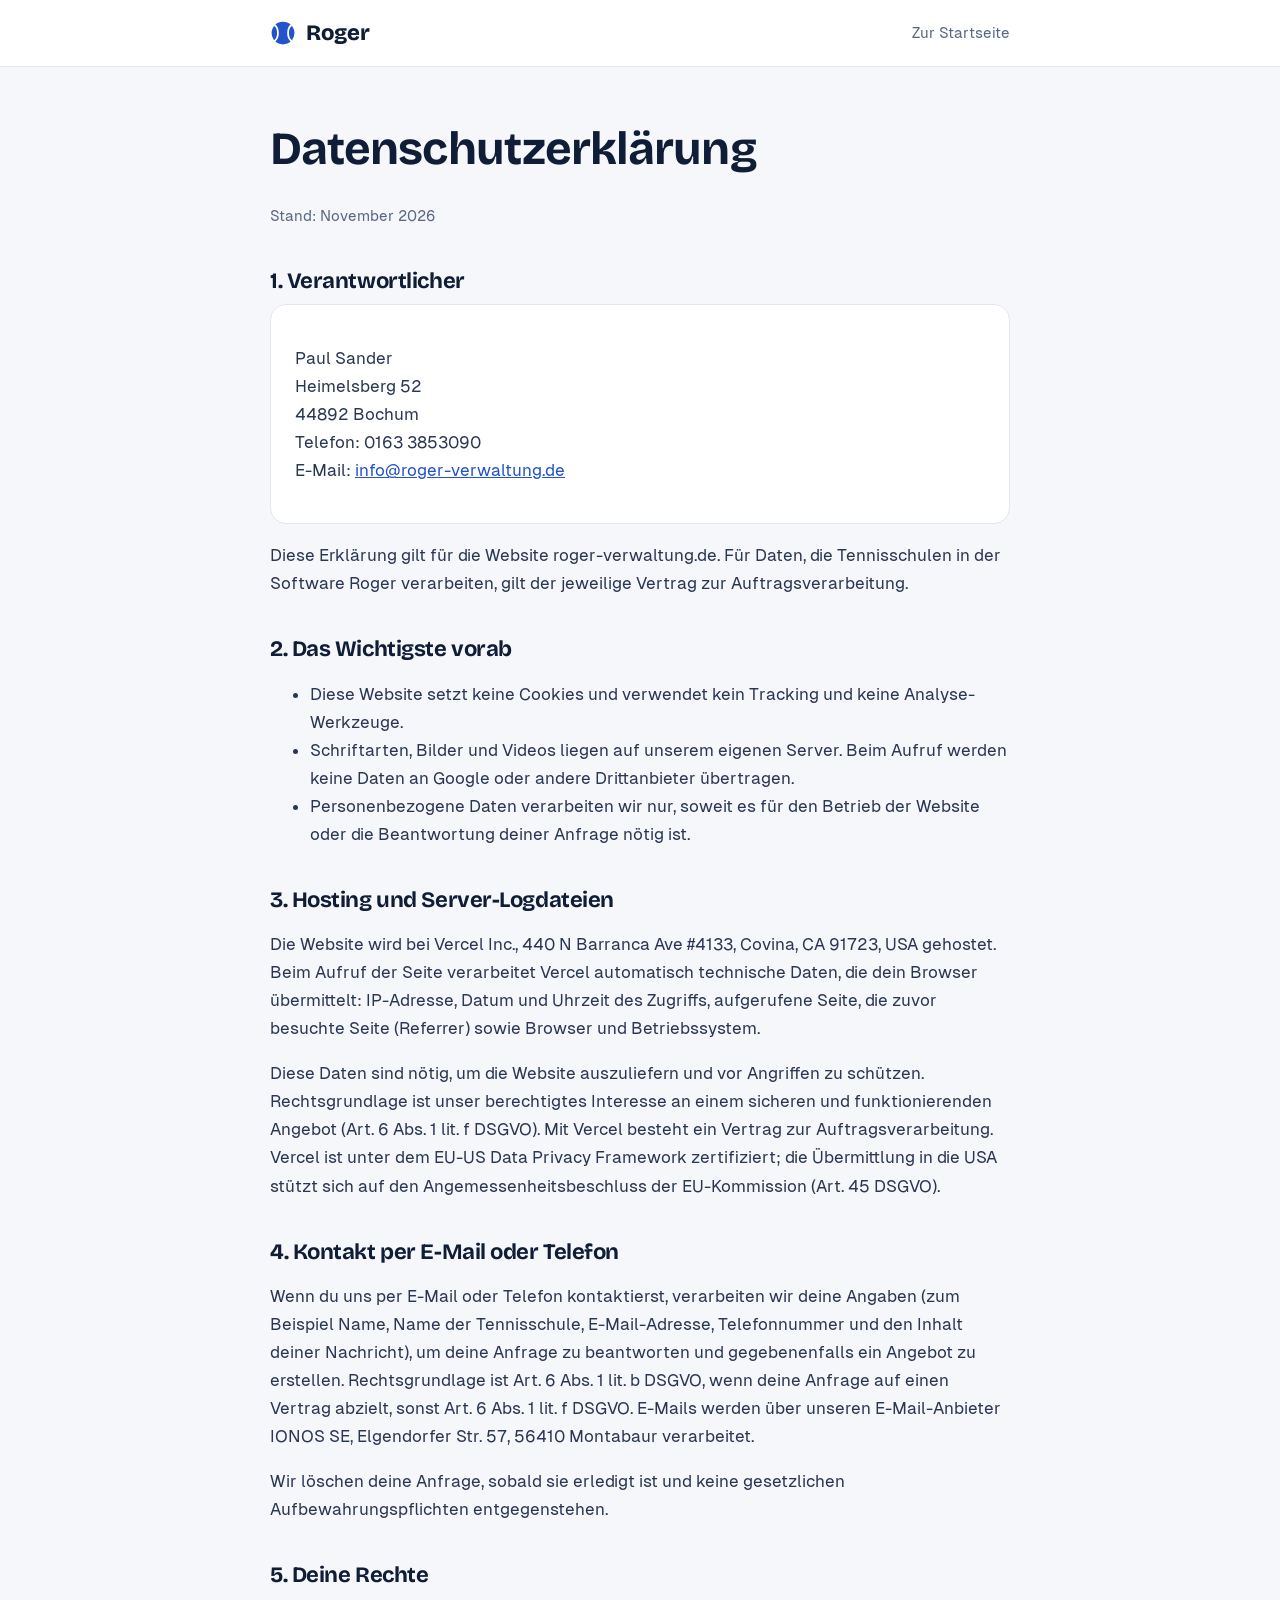
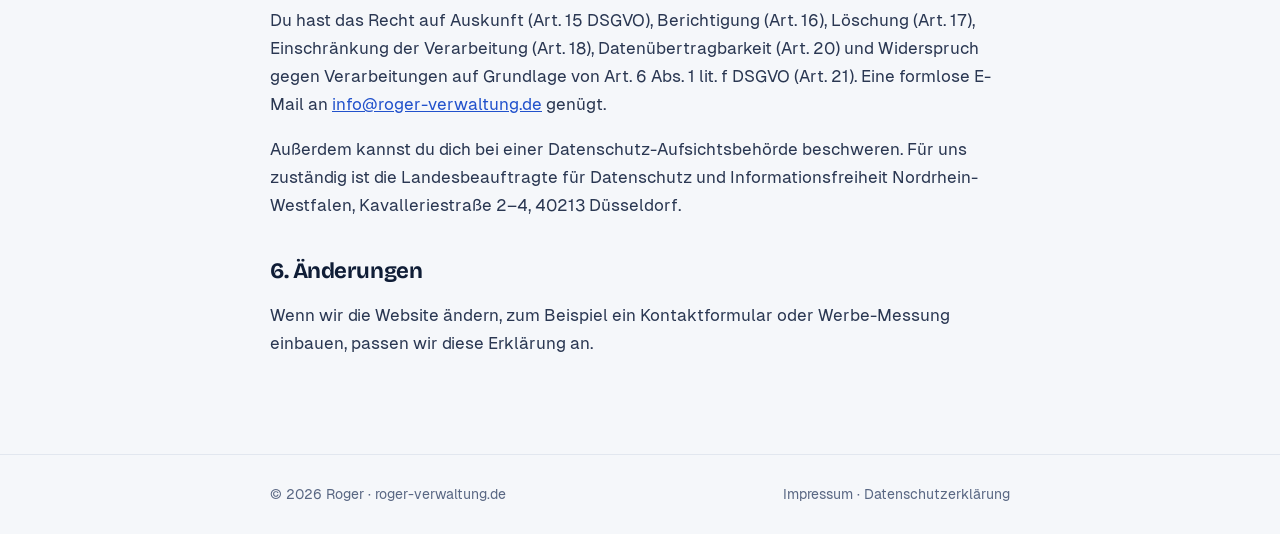
==== datenschutz.html @ 7488cc88 "Roger-Website: Startseite, Impressum, Datenschutzerklärung Statische Landingpage für roger-verwaltun" ====
<!doctype html>
<html lang="de">
<head>
<meta charset="utf-8">
<meta name="viewport" content="width=device-width, initial-scale=1, viewport-fit=cover">
<title>Datenschutzerklärung – Roger</title>
<meta name="robots" content="noindex">
<link rel="icon" href="favicon.svg" type="image/svg+xml">
<link rel="stylesheet" href="fonts/fonts.css">
<style>
:root{--bg:#F5F7FA;--surface:#fff;--ink:#0F1D36;--muted:#596783;--rule:#E2E7EF;--blue:#2252CC;color-scheme:light}
*{box-sizing:border-box}
body{margin:0;background:var(--bg);color:var(--ink);font-family:"Geist",system-ui,-apple-system,"Segoe UI",sans-serif;font-size:17px;line-height:1.65;-webkit-font-smoothing:antialiased}
.wrap{max-width:780px;margin:0 auto;padding-left:max(20px,env(safe-area-inset-left,0px));padding-right:max(20px,env(safe-area-inset-right,0px))}
header{border-bottom:1px solid var(--rule);background:var(--surface)}
header .wrap{display:flex;justify-content:space-between;align-items:center;height:66px}
.brand{display:flex;align-items:center;gap:10px;text-decoration:none;color:inherit;font-family:"Bricolage Grotesque",Arial,sans-serif;font-weight:800;font-size:22px}
.brand svg{width:26px;height:26px}
header a.back{color:var(--muted);text-decoration:none;font-size:15px}
main{padding-block:56px 80px}
h1,h2{font-family:"Bricolage Grotesque",Arial,sans-serif;letter-spacing:-.02em;line-height:1.15}
h1{font-size:clamp(34px,5vw,46px);margin:0 0 28px}
h2{font-size:22px;margin:40px 0 10px}
p,li{color:#2A3752} a{color:var(--blue)}
.box{background:var(--surface);border:1px solid var(--rule);border-radius:16px;padding:22px 24px}
.muted{color:var(--muted);font-size:15px}
footer{border-top:1px solid var(--rule);padding-block:28px;color:var(--muted);font-size:14px}
footer .wrap{display:flex;gap:20px;flex-wrap:wrap;justify-content:space-between}
footer a{color:inherit;text-decoration:none}
</style>
</head>
<body>
<header><div class="wrap"><a class="brand" href="index.html"><svg viewBox="0 0 32 32" aria-hidden="true"><circle cx="16" cy="16" r="14" fill="#2252CC"/><path d="M6 6.5c5 4 5 15 0 19M26 6.5c-5 4-5 15 0 19" fill="none" stroke="#fff" stroke-width="2.2" stroke-linecap="round"/></svg>Roger</a><a class="back" href="index.html">Zur Startseite</a></div></header>
<main class="wrap">
<h1>Datenschutzerklärung</h1>
<p class="muted">Stand: November 2026</p>
<h2>1. Verantwortlicher</h2>
<div class="box"><p>Paul Sander<br>Heimelsberg 52<br>44892 Bochum<br>Telefon: 0163 3853090<br>E-Mail: <a href="mailto:info@roger-verwaltung.de">info@roger-verwaltung.de</a></p></div>
<p>Diese Erklärung gilt für die Website roger-verwaltung.de. Für Daten, die Tennisschulen in der Software Roger verarbeiten, gilt der jeweilige Vertrag zur Auftragsverarbeitung.</p>

<h2>2. Das Wichtigste vorab</h2>
<ul>
<li>Diese Website setzt keine Cookies und verwendet kein Tracking und keine Analyse-Werkzeuge.</li>
<li>Schriftarten, Bilder und Videos liegen auf unserem eigenen Server. Beim Aufruf werden keine Daten an Google oder andere Drittanbieter übertragen.</li>
<li>Personenbezogene Daten verarbeiten wir nur, soweit es für den Betrieb der Website oder die Beantwortung deiner Anfrage nötig ist.</li>
</ul>

<h2>3. Hosting und Server-Logdateien</h2>
<p>Die Website wird bei Vercel Inc., 440 N Barranca Ave #4133, Covina, CA 91723, USA gehostet. Beim Aufruf der Seite verarbeitet Vercel automatisch technische Daten, die dein Browser übermittelt: IP-Adresse, Datum und Uhrzeit des Zugriffs, aufgerufene Seite, die zuvor besuchte Seite (Referrer) sowie Browser und Betriebssystem.</p>
<p>Diese Daten sind nötig, um die Website auszuliefern und vor Angriffen zu schützen. Rechtsgrundlage ist unser berechtigtes Interesse an einem sicheren und funktionierenden Angebot (Art. 6 Abs. 1 lit. f DSGVO). Mit Vercel besteht ein Vertrag zur Auftragsverarbeitung. Vercel ist unter dem EU-US Data Privacy Framework zertifiziert; die Übermittlung in die USA stützt sich auf den Angemessenheitsbeschluss der EU-Kommission (Art. 45 DSGVO).</p>

<h2>4. Kontakt per E-Mail oder Telefon</h2>
<p>Wenn du uns per E-Mail oder Telefon kontaktierst, verarbeiten wir deine Angaben (zum Beispiel Name, Name der Tennisschule, E-Mail-Adresse, Telefonnummer und den Inhalt deiner Nachricht), um deine Anfrage zu beantworten und gegebenenfalls ein Angebot zu erstellen. Rechtsgrundlage ist Art. 6 Abs. 1 lit. b DSGVO, wenn deine Anfrage auf einen Vertrag abzielt, sonst Art. 6 Abs. 1 lit. f DSGVO. E-Mails werden über unseren E-Mail-Anbieter IONOS SE, Elgendorfer Str. 57, 56410 Montabaur verarbeitet.</p>
<p>Wir löschen deine Anfrage, sobald sie erledigt ist und keine gesetzlichen Aufbewahrungspflichten entgegenstehen.</p>

<h2>5. Deine Rechte</h2>
<p>Du hast das Recht auf Auskunft (Art. 15 DSGVO), Berichtigung (Art. 16), Löschung (Art. 17), Einschränkung der Verarbeitung (Art. 18), Datenübertragbarkeit (Art. 20) und Widerspruch gegen Verarbeitungen auf Grundlage von Art. 6 Abs. 1 lit. f DSGVO (Art. 21). Eine formlose E-Mail an <a href="mailto:info@roger-verwaltung.de">info@roger-verwaltung.de</a> genügt.</p>
<p>Außerdem kannst du dich bei einer Datenschutz-Aufsichtsbehörde beschweren. Für uns zuständig ist die Landesbeauftragte für Datenschutz und Informationsfreiheit Nordrhein-Westfalen, Kavalleriestraße 2–4, 40213 Düsseldorf.</p>

<h2>6. Änderungen</h2>
<p>Wenn wir die Website ändern, zum Beispiel ein Kontaktformular oder Werbe-Messung einbauen, passen wir diese Erklärung an.</p>

</main>
<footer><div class="wrap"><span>© 2026 Roger · roger-verwaltung.de</span><span><a href="impressum.html">Impressum</a> · <a href="datenschutz.html">Datenschutzerklärung</a></span></div></footer>
</body>
</html>
---- fonts/fonts.css ----
/* Schriften liegen auf diesem Server – keine Verbindung zu Google Fonts (DSGVO) */
@font-face{font-family:'Bricolage Grotesque';font-style:normal;font-weight:600;font-display:swap;src:url('bricolage-grotesque-latin-600-normal.woff2') format('woff2')}
@font-face{font-family:'Bricolage Grotesque';font-style:normal;font-weight:700;font-display:swap;src:url('bricolage-grotesque-latin-700-normal.woff2') format('woff2')}
@font-face{font-family:'Bricolage Grotesque';font-style:normal;font-weight:800;font-display:swap;src:url('bricolage-grotesque-latin-800-normal.woff2') format('woff2')}
@font-face{font-family:'Geist';font-style:normal;font-weight:400;font-display:swap;src:url('geist-sans-latin-400-normal.woff2') format('woff2')}
@font-face{font-family:'Geist';font-style:normal;font-weight:500;font-display:swap;src:url('geist-sans-latin-500-normal.woff2') format('woff2')}
@font-face{font-family:'Geist';font-style:normal;font-weight:600;font-display:swap;src:url('geist-sans-latin-600-normal.woff2') format('woff2')}
@font-face{font-family:'Geist Mono';font-style:normal;font-weight:400;font-display:swap;src:url('geist-mono-latin-400-normal.woff2') format('woff2')}
@font-face{font-family:'Geist Mono';font-style:normal;font-weight:500;font-display:swap;src:url('geist-mono-latin-500-normal.woff2') format('woff2')}
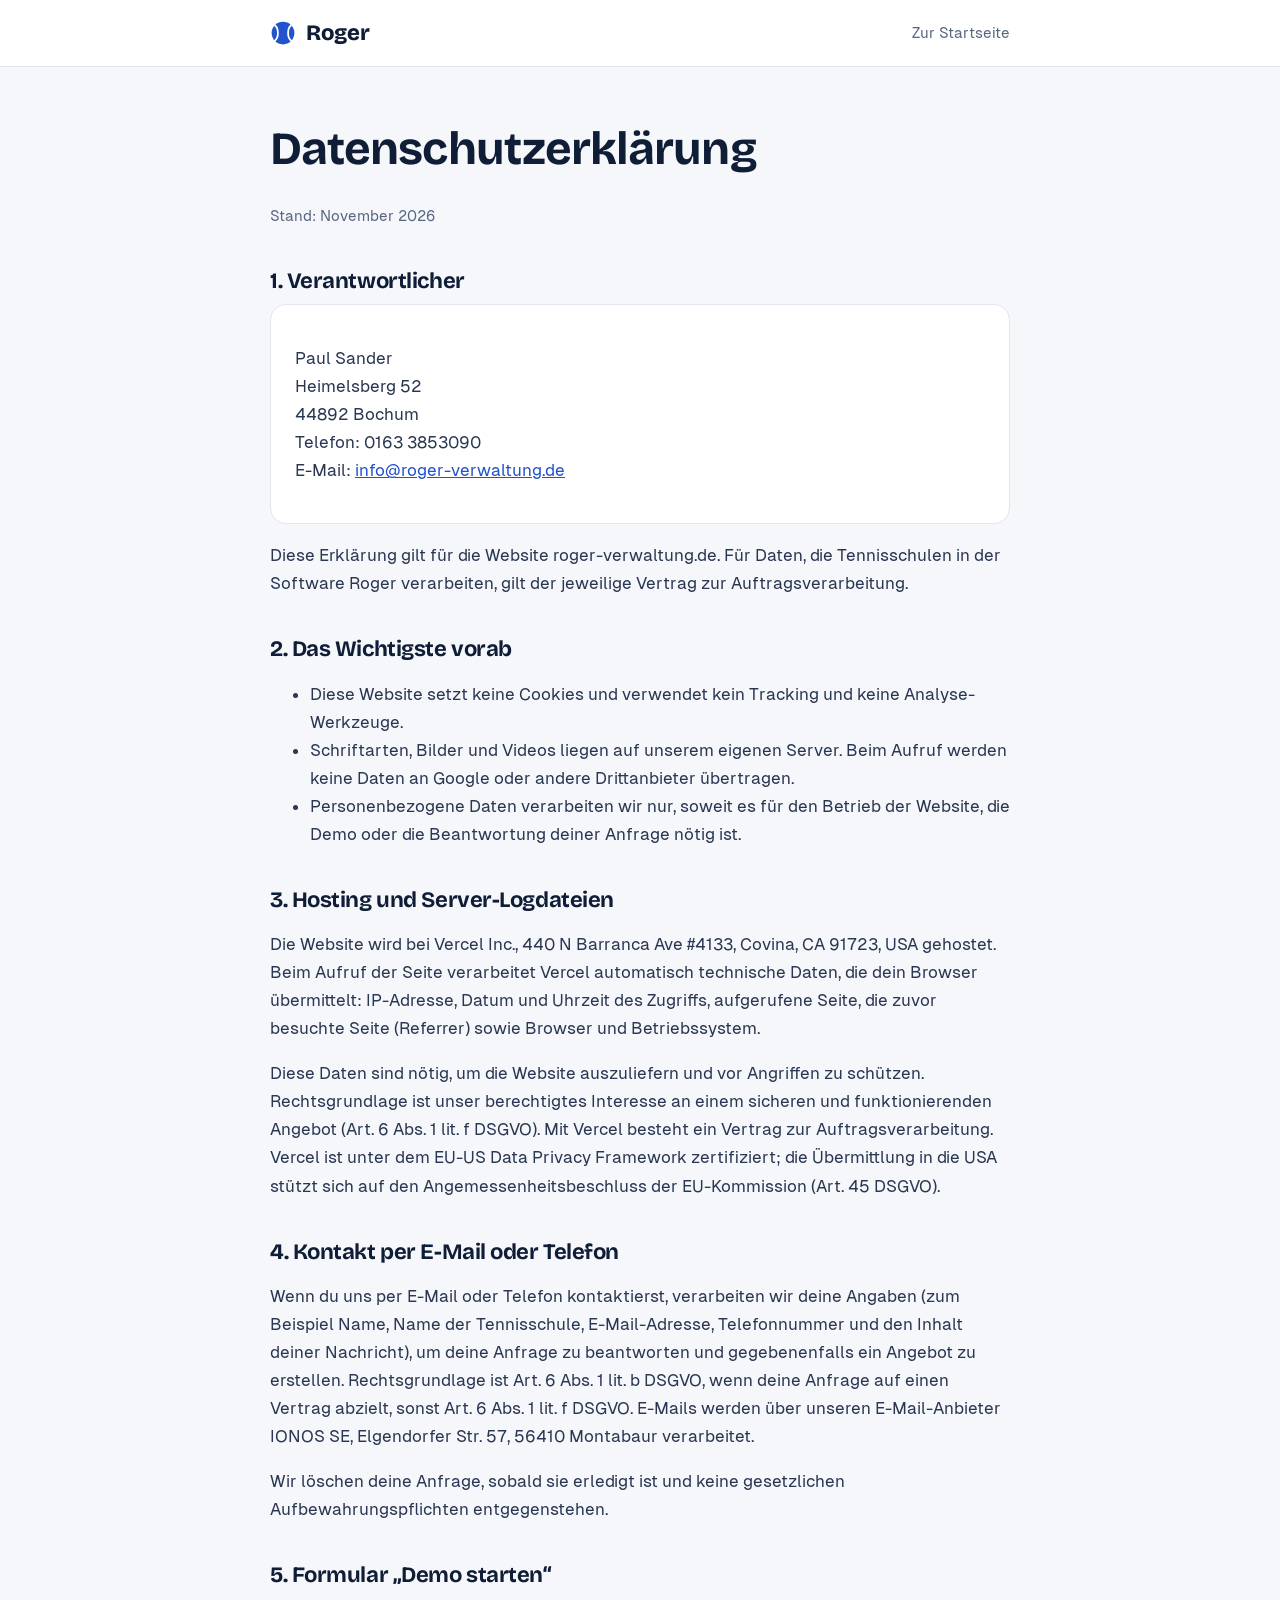
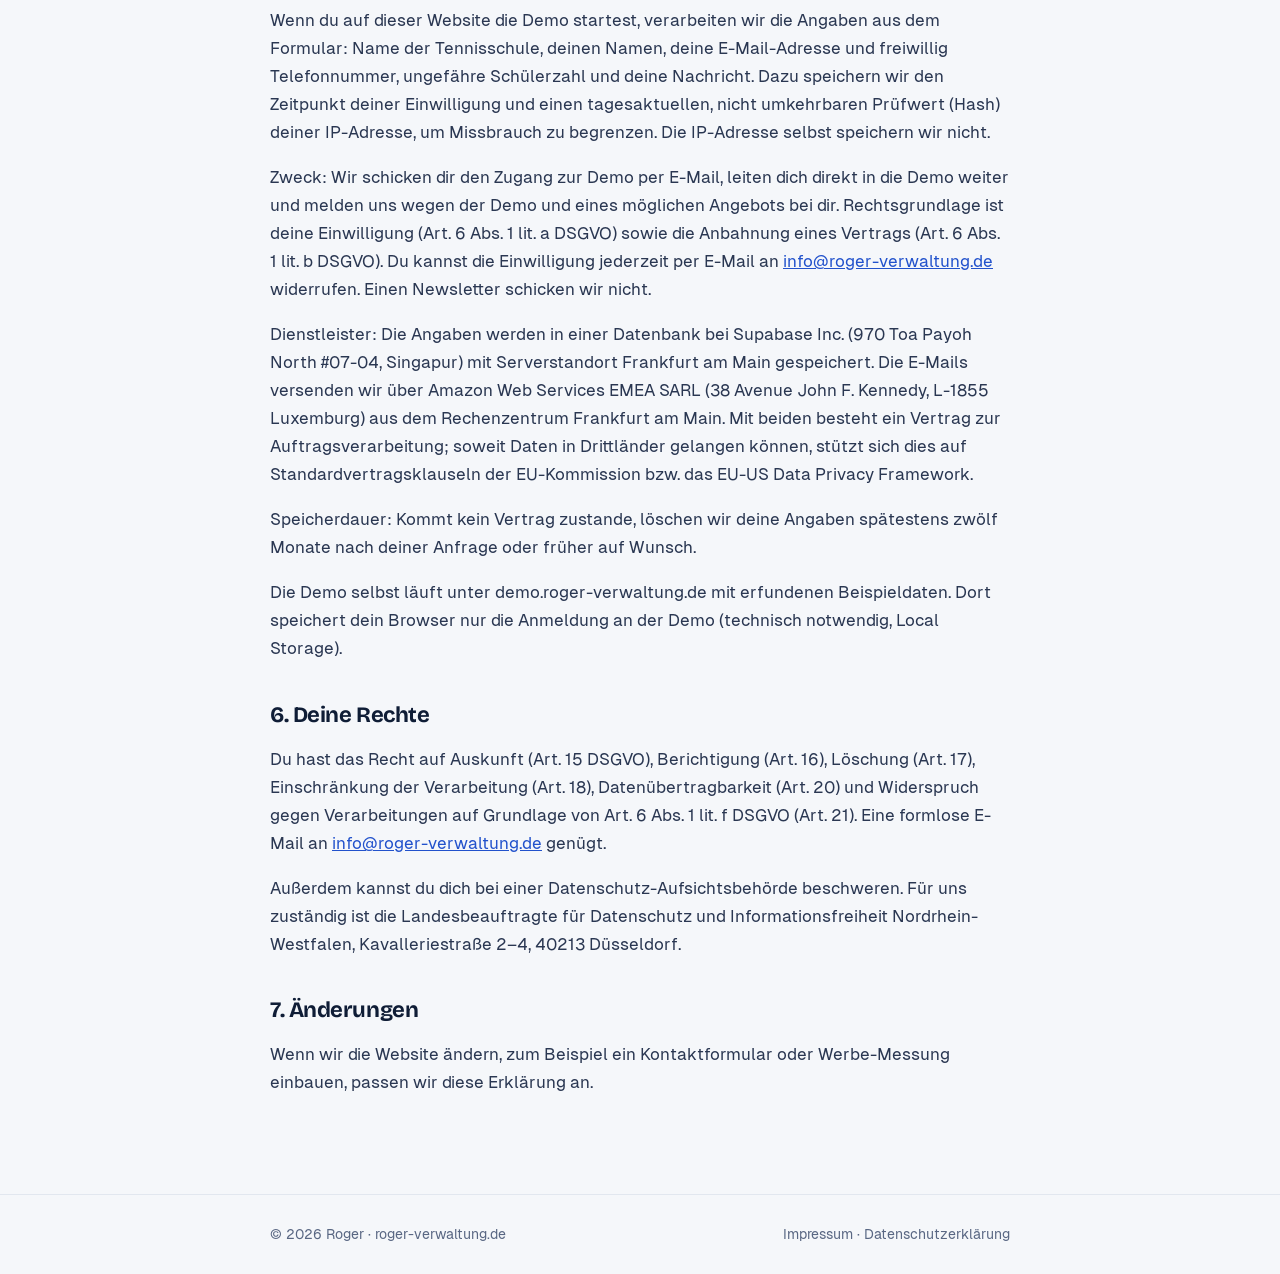
==== commit 37f95e39: "Website neu: 3D-Hero, Vom Zettel zu Roger, Alltags-Momente, Module, Einstieg, Demo-Formular mit dire" ====
--- a/datenschutz.html
+++ b/datenschutz.html
@@ -42,7 +42,7 @@
 <ul>
 <li>Diese Website setzt keine Cookies und verwendet kein Tracking und keine Analyse-Werkzeuge.</li>
 <li>Schriftarten, Bilder und Videos liegen auf unserem eigenen Server. Beim Aufruf werden keine Daten an Google oder andere Drittanbieter übertragen.</li>
-<li>Personenbezogene Daten verarbeiten wir nur, soweit es für den Betrieb der Website oder die Beantwortung deiner Anfrage nötig ist.</li>
+<li>Personenbezogene Daten verarbeiten wir nur, soweit es für den Betrieb der Website, die Demo oder die Beantwortung deiner Anfrage nötig ist.</li>
 </ul>
 
 <h2>3. Hosting und Server-Logdateien</h2>
@@ -53,11 +53,18 @@
 <p>Wenn du uns per E-Mail oder Telefon kontaktierst, verarbeiten wir deine Angaben (zum Beispiel Name, Name der Tennisschule, E-Mail-Adresse, Telefonnummer und den Inhalt deiner Nachricht), um deine Anfrage zu beantworten und gegebenenfalls ein Angebot zu erstellen. Rechtsgrundlage ist Art. 6 Abs. 1 lit. b DSGVO, wenn deine Anfrage auf einen Vertrag abzielt, sonst Art. 6 Abs. 1 lit. f DSGVO. E-Mails werden über unseren E-Mail-Anbieter IONOS SE, Elgendorfer Str. 57, 56410 Montabaur verarbeitet.</p>
 <p>Wir löschen deine Anfrage, sobald sie erledigt ist und keine gesetzlichen Aufbewahrungspflichten entgegenstehen.</p>
 
-<h2>5. Deine Rechte</h2>
+<h2 id="demo">5. Formular „Demo starten“</h2>
+<p>Wenn du auf dieser Website die Demo startest, verarbeiten wir die Angaben aus dem Formular: Name der Tennisschule, deinen Namen, deine E-Mail-Adresse und freiwillig Telefonnummer, ungefähre Schülerzahl und deine Nachricht. Dazu speichern wir den Zeitpunkt deiner Einwilligung und einen tagesaktuellen, nicht umkehrbaren Prüfwert (Hash) deiner IP-Adresse, um Missbrauch zu begrenzen. Die IP-Adresse selbst speichern wir nicht.</p>
+<p>Zweck: Wir schicken dir den Zugang zur Demo per E-Mail, leiten dich direkt in die Demo weiter und melden uns wegen der Demo und eines möglichen Angebots bei dir. Rechtsgrundlage ist deine Einwilligung (Art. 6 Abs. 1 lit. a DSGVO) sowie die Anbahnung eines Vertrags (Art. 6 Abs. 1 lit. b DSGVO). Du kannst die Einwilligung jederzeit per E-Mail an <a href="mailto:info@roger-verwaltung.de">info@roger-verwaltung.de</a> widerrufen. Einen Newsletter schicken wir nicht.</p>
+<p>Dienstleister: Die Angaben werden in einer Datenbank bei Supabase Inc. (970 Toa Payoh North #07-04, Singapur) mit Serverstandort Frankfurt am Main gespeichert. Die E-Mails versenden wir über Amazon Web Services EMEA SARL (38 Avenue John F. Kennedy, L-1855 Luxemburg) aus dem Rechenzentrum Frankfurt am Main. Mit beiden besteht ein Vertrag zur Auftragsverarbeitung; soweit Daten in Drittländer gelangen können, stützt sich dies auf Standardvertragsklauseln der EU-Kommission bzw. das EU-US Data Privacy Framework.</p>
+<p>Speicherdauer: Kommt kein Vertrag zustande, löschen wir deine Angaben spätestens zwölf Monate nach deiner Anfrage oder früher auf Wunsch.</p>
+<p>Die Demo selbst läuft unter demo.roger-verwaltung.de mit erfundenen Beispieldaten. Dort speichert dein Browser nur die Anmeldung an der Demo (technisch notwendig, Local Storage).</p>
+
+<h2>6. Deine Rechte</h2>
 <p>Du hast das Recht auf Auskunft (Art. 15 DSGVO), Berichtigung (Art. 16), Löschung (Art. 17), Einschränkung der Verarbeitung (Art. 18), Datenübertragbarkeit (Art. 20) und Widerspruch gegen Verarbeitungen auf Grundlage von Art. 6 Abs. 1 lit. f DSGVO (Art. 21). Eine formlose E-Mail an <a href="mailto:info@roger-verwaltung.de">info@roger-verwaltung.de</a> genügt.</p>
 <p>Außerdem kannst du dich bei einer Datenschutz-Aufsichtsbehörde beschweren. Für uns zuständig ist die Landesbeauftragte für Datenschutz und Informationsfreiheit Nordrhein-Westfalen, Kavalleriestraße 2–4, 40213 Düsseldorf.</p>
 
-<h2>6. Änderungen</h2>
+<h2>7. Änderungen</h2>
 <p>Wenn wir die Website ändern, zum Beispiel ein Kontaktformular oder Werbe-Messung einbauen, passen wir diese Erklärung an.</p>
 
 </main>
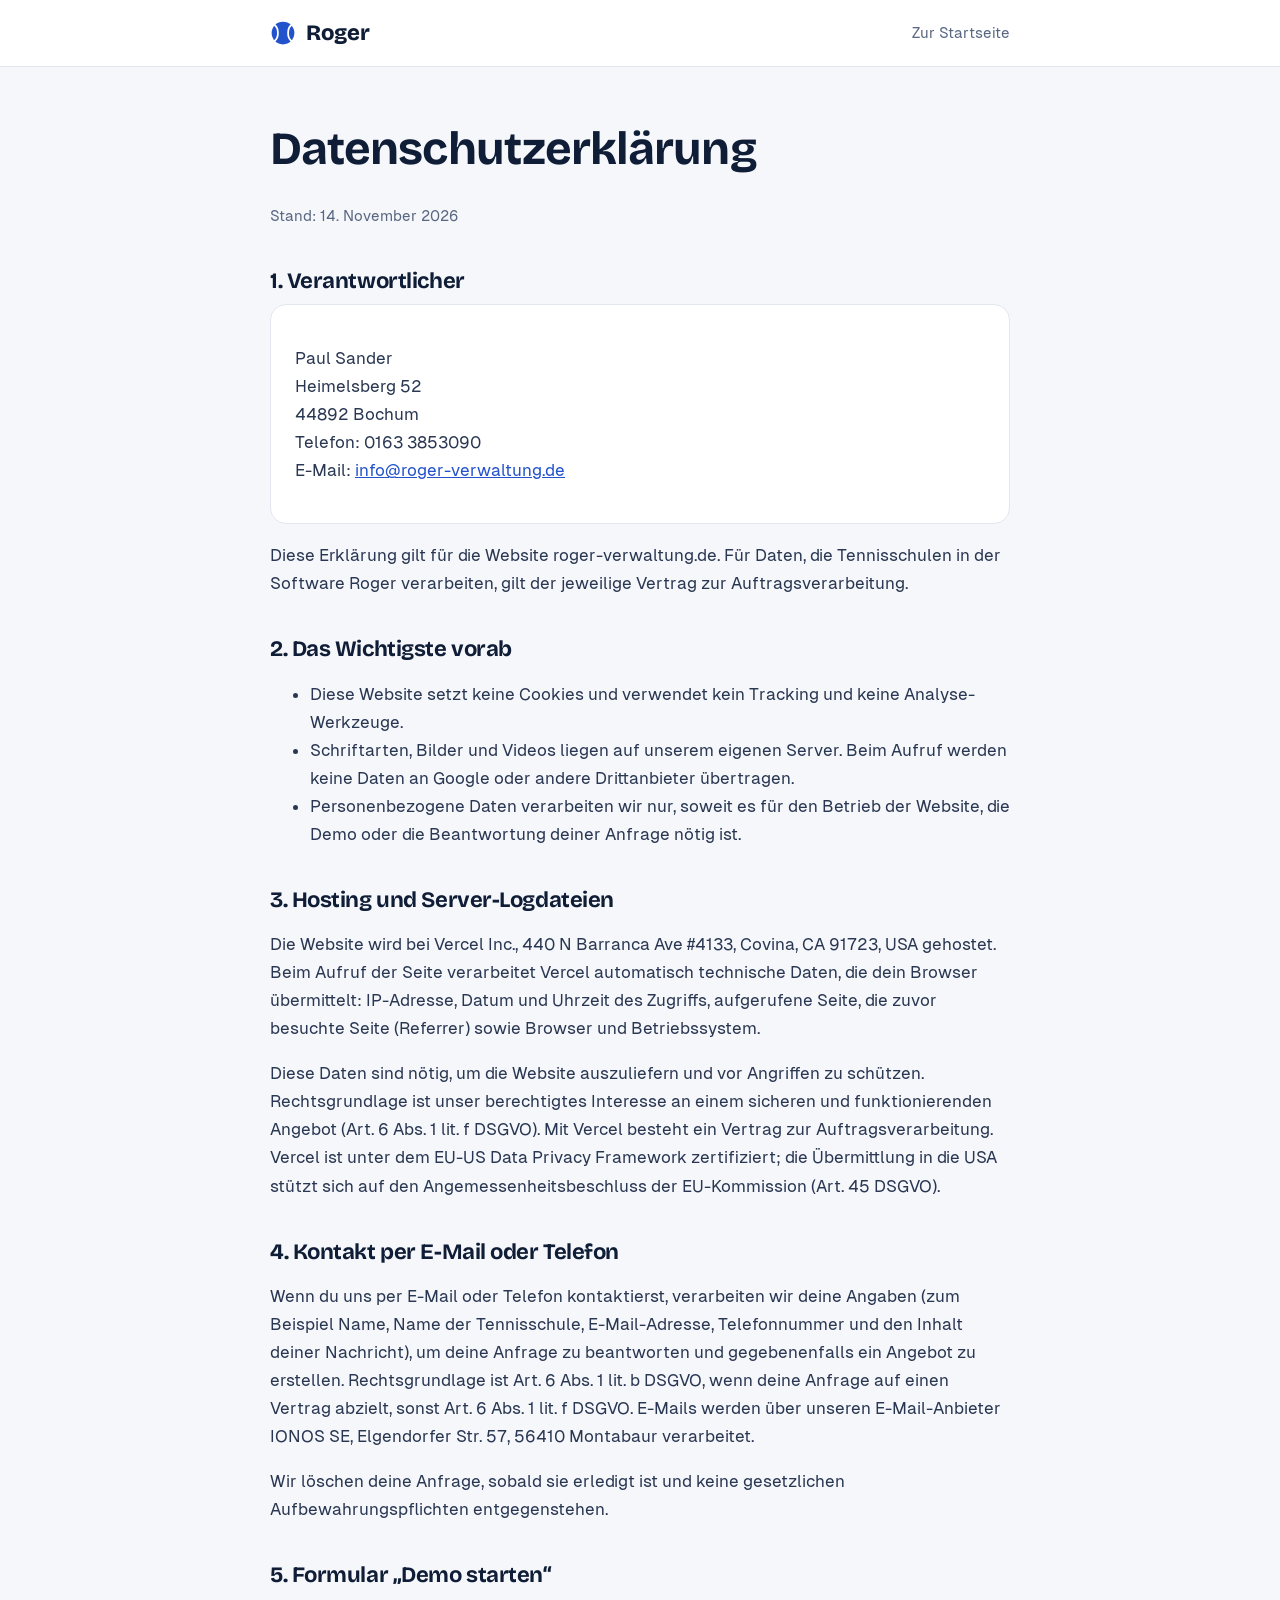
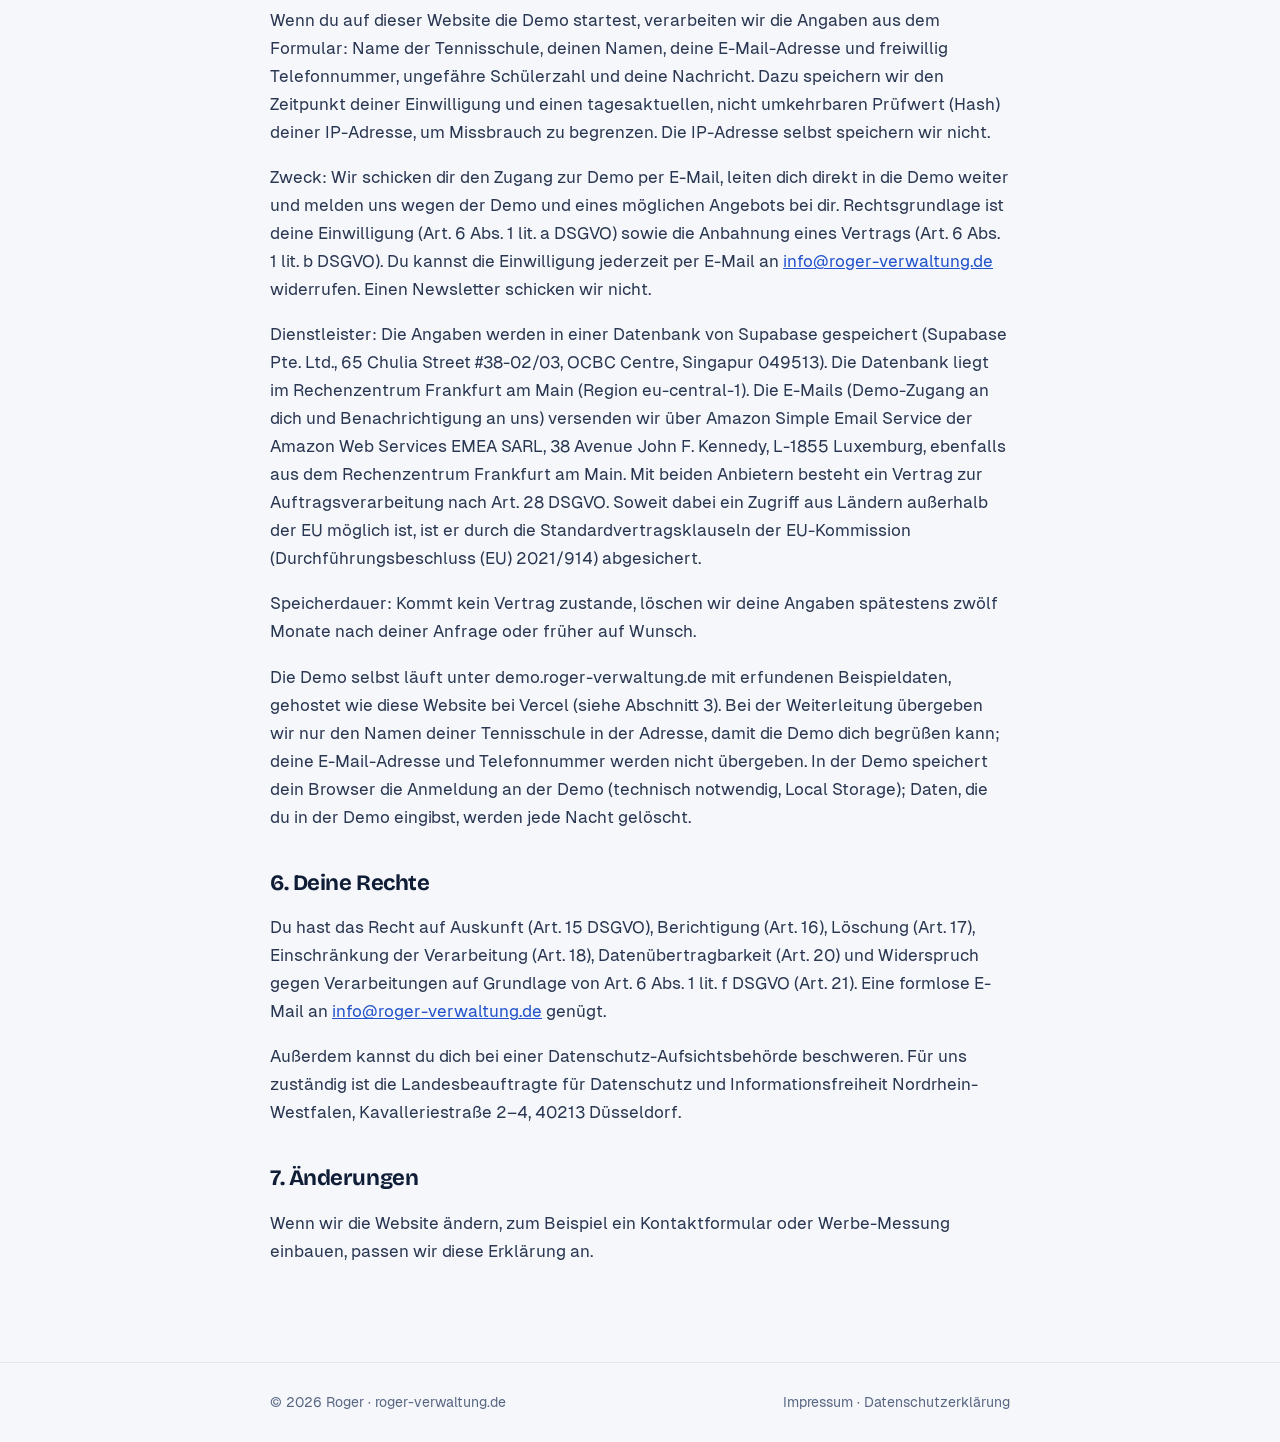
==== commit 15e54c79: "Datenschutzerklärung: Demo-Formular – Anbieterangaben geprüft (Supabase Pte. Ltd., AWS EMEA SARL, SC" ====
--- a/datenschutz.html
+++ b/datenschutz.html
@@ -33,7 +33,7 @@
 <header><div class="wrap"><a class="brand" href="index.html"><svg viewBox="0 0 32 32" aria-hidden="true"><circle cx="16" cy="16" r="14" fill="#2252CC"/><path d="M6 6.5c5 4 5 15 0 19M26 6.5c-5 4-5 15 0 19" fill="none" stroke="#fff" stroke-width="2.2" stroke-linecap="round"/></svg>Roger</a><a class="back" href="index.html">Zur Startseite</a></div></header>
 <main class="wrap">
 <h1>Datenschutzerklärung</h1>
-<p class="muted">Stand: November 2026</p>
+<p class="muted">Stand: 14. November 2026</p>
 <h2>1. Verantwortlicher</h2>
 <div class="box"><p>Paul Sander<br>Heimelsberg 52<br>44892 Bochum<br>Telefon: 0163 3853090<br>E-Mail: <a href="mailto:info@roger-verwaltung.de">info@roger-verwaltung.de</a></p></div>
 <p>Diese Erklärung gilt für die Website roger-verwaltung.de. Für Daten, die Tennisschulen in der Software Roger verarbeiten, gilt der jeweilige Vertrag zur Auftragsverarbeitung.</p>
@@ -56,9 +56,9 @@
 <h2 id="demo">5. Formular „Demo starten“</h2>
 <p>Wenn du auf dieser Website die Demo startest, verarbeiten wir die Angaben aus dem Formular: Name der Tennisschule, deinen Namen, deine E-Mail-Adresse und freiwillig Telefonnummer, ungefähre Schülerzahl und deine Nachricht. Dazu speichern wir den Zeitpunkt deiner Einwilligung und einen tagesaktuellen, nicht umkehrbaren Prüfwert (Hash) deiner IP-Adresse, um Missbrauch zu begrenzen. Die IP-Adresse selbst speichern wir nicht.</p>
 <p>Zweck: Wir schicken dir den Zugang zur Demo per E-Mail, leiten dich direkt in die Demo weiter und melden uns wegen der Demo und eines möglichen Angebots bei dir. Rechtsgrundlage ist deine Einwilligung (Art. 6 Abs. 1 lit. a DSGVO) sowie die Anbahnung eines Vertrags (Art. 6 Abs. 1 lit. b DSGVO). Du kannst die Einwilligung jederzeit per E-Mail an <a href="mailto:info@roger-verwaltung.de">info@roger-verwaltung.de</a> widerrufen. Einen Newsletter schicken wir nicht.</p>
-<p>Dienstleister: Die Angaben werden in einer Datenbank bei Supabase Inc. (970 Toa Payoh North #07-04, Singapur) mit Serverstandort Frankfurt am Main gespeichert. Die E-Mails versenden wir über Amazon Web Services EMEA SARL (38 Avenue John F. Kennedy, L-1855 Luxemburg) aus dem Rechenzentrum Frankfurt am Main. Mit beiden besteht ein Vertrag zur Auftragsverarbeitung; soweit Daten in Drittländer gelangen können, stützt sich dies auf Standardvertragsklauseln der EU-Kommission bzw. das EU-US Data Privacy Framework.</p>
+<p>Dienstleister: Die Angaben werden in einer Datenbank von Supabase gespeichert (Supabase Pte. Ltd., 65 Chulia Street #38-02/03, OCBC Centre, Singapur 049513). Die Datenbank liegt im Rechenzentrum Frankfurt am Main (Region eu-central-1). Die E-Mails (Demo-Zugang an dich und Benachrichtigung an uns) versenden wir über Amazon Simple Email Service der Amazon Web Services EMEA SARL, 38 Avenue John F. Kennedy, L-1855 Luxemburg, ebenfalls aus dem Rechenzentrum Frankfurt am Main. Mit beiden Anbietern besteht ein Vertrag zur Auftragsverarbeitung nach Art. 28 DSGVO. Soweit dabei ein Zugriff aus Ländern außerhalb der EU möglich ist, ist er durch die Standardvertragsklauseln der EU-Kommission (Durchführungsbeschluss (EU) 2021/914) abgesichert.</p>
 <p>Speicherdauer: Kommt kein Vertrag zustande, löschen wir deine Angaben spätestens zwölf Monate nach deiner Anfrage oder früher auf Wunsch.</p>
-<p>Die Demo selbst läuft unter demo.roger-verwaltung.de mit erfundenen Beispieldaten. Dort speichert dein Browser nur die Anmeldung an der Demo (technisch notwendig, Local Storage).</p>
+<p>Die Demo selbst läuft unter demo.roger-verwaltung.de mit erfundenen Beispieldaten, gehostet wie diese Website bei Vercel (siehe Abschnitt 3). Bei der Weiterleitung übergeben wir nur den Namen deiner Tennisschule in der Adresse, damit die Demo dich begrüßen kann; deine E-Mail-Adresse und Telefonnummer werden nicht übergeben. In der Demo speichert dein Browser die Anmeldung an der Demo (technisch notwendig, Local Storage); Daten, die du in der Demo eingibst, werden jede Nacht gelöscht.</p>
 
 <h2>6. Deine Rechte</h2>
 <p>Du hast das Recht auf Auskunft (Art. 15 DSGVO), Berichtigung (Art. 16), Löschung (Art. 17), Einschränkung der Verarbeitung (Art. 18), Datenübertragbarkeit (Art. 20) und Widerspruch gegen Verarbeitungen auf Grundlage von Art. 6 Abs. 1 lit. f DSGVO (Art. 21). Eine formlose E-Mail an <a href="mailto:info@roger-verwaltung.de">info@roger-verwaltung.de</a> genügt.</p>
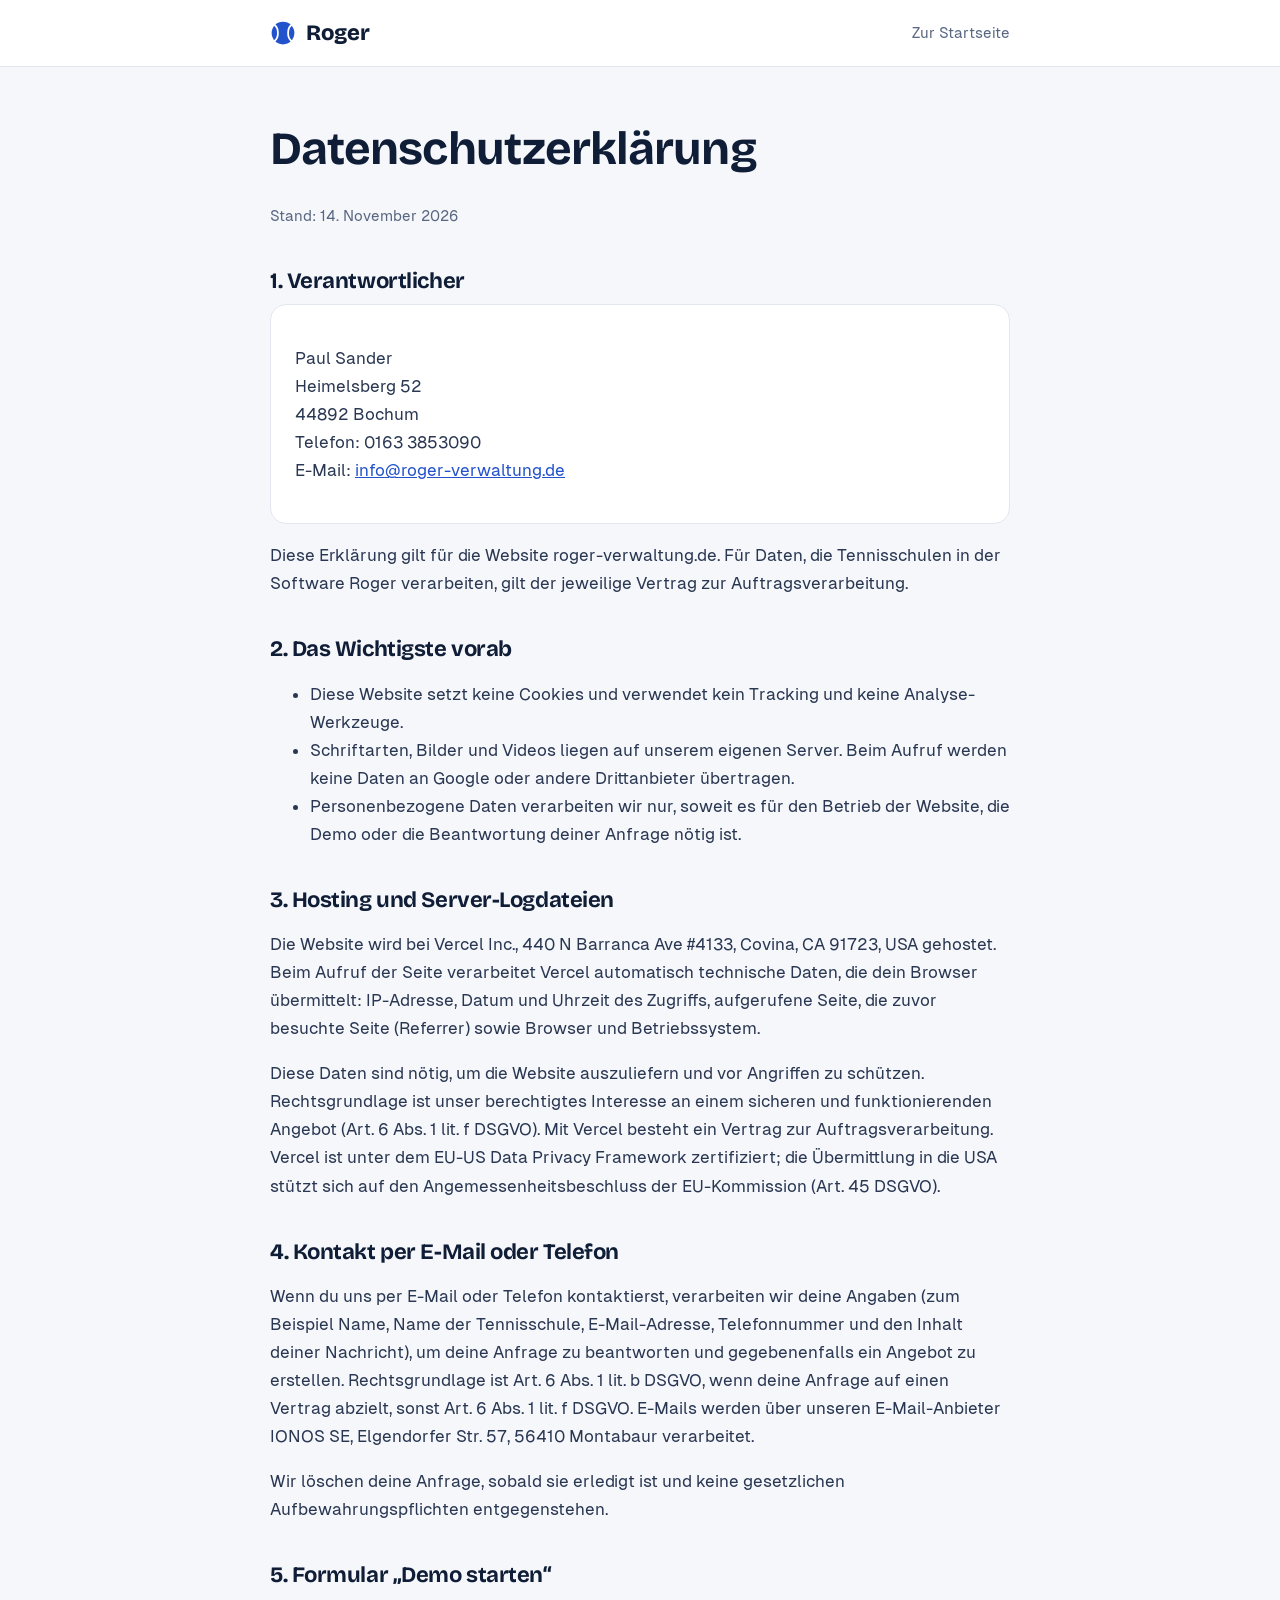
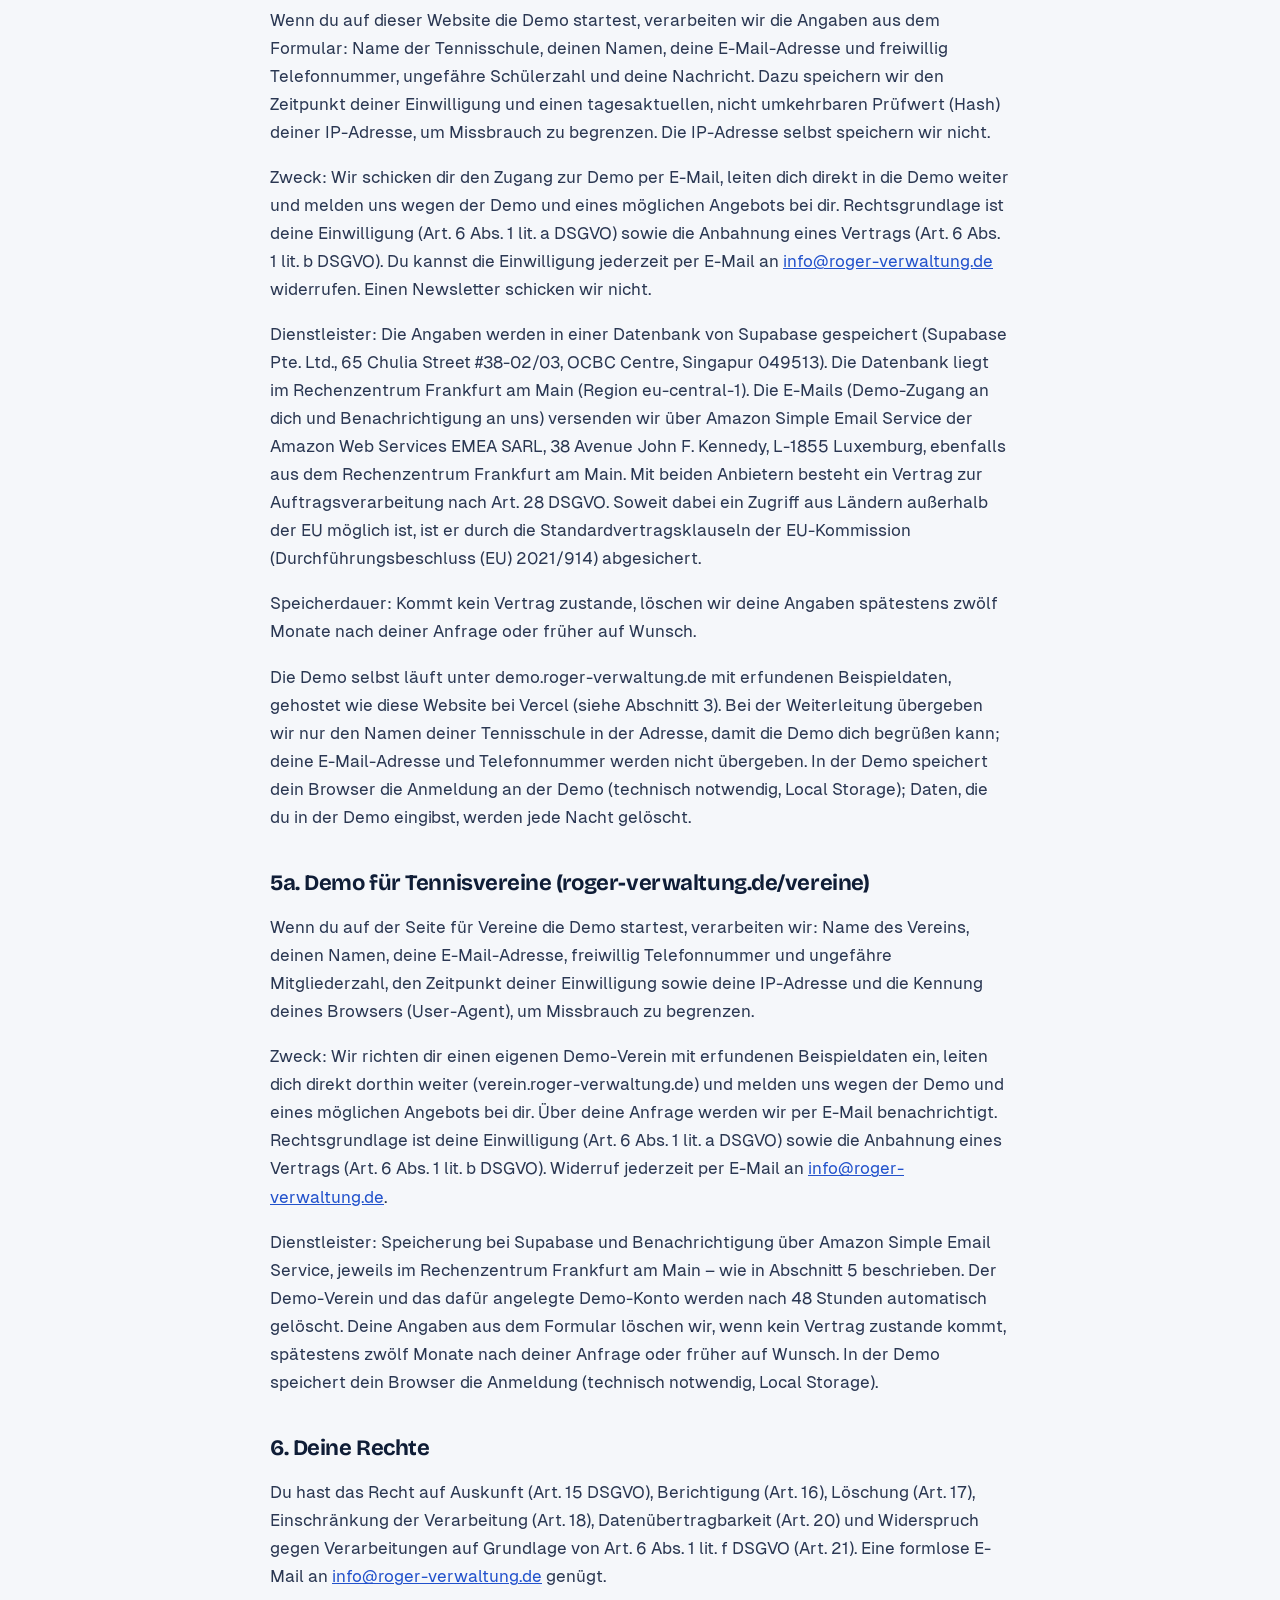
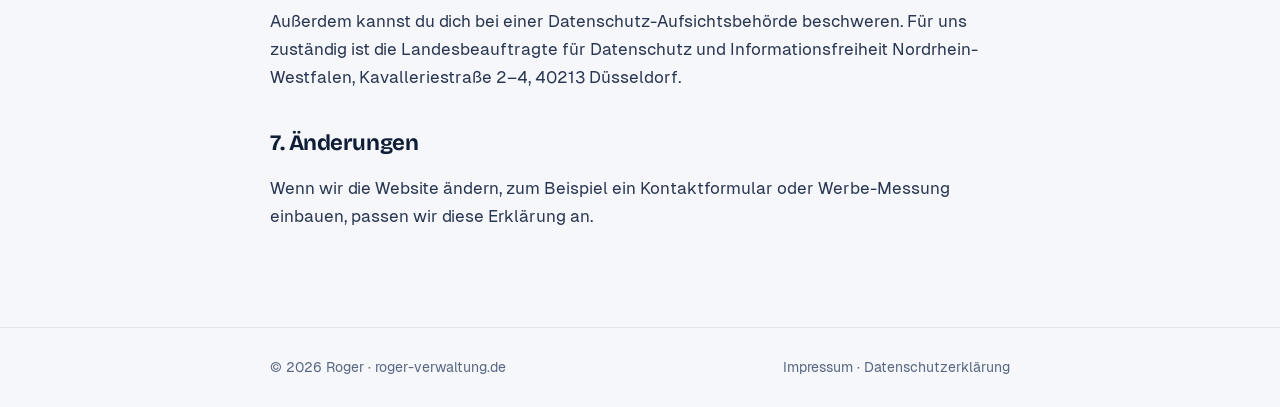
==== commit 821967d0: "Vereine: Demo-Verein direkt von der Website starten, Datenschutzerklärung ergänzt Co-Authored-By: Cl" ====
--- a/datenschutz.html
+++ b/datenschutz.html
@@ -60,6 +60,11 @@
 <p>Speicherdauer: Kommt kein Vertrag zustande, löschen wir deine Angaben spätestens zwölf Monate nach deiner Anfrage oder früher auf Wunsch.</p>
 <p>Die Demo selbst läuft unter demo.roger-verwaltung.de mit erfundenen Beispieldaten, gehostet wie diese Website bei Vercel (siehe Abschnitt 3). Bei der Weiterleitung übergeben wir nur den Namen deiner Tennisschule in der Adresse, damit die Demo dich begrüßen kann; deine E-Mail-Adresse und Telefonnummer werden nicht übergeben. In der Demo speichert dein Browser die Anmeldung an der Demo (technisch notwendig, Local Storage); Daten, die du in der Demo eingibst, werden jede Nacht gelöscht.</p>
 
+<h2 id="demo-verein">5a. Demo für Tennisvereine (roger-verwaltung.de/vereine)</h2>
+<p>Wenn du auf der Seite für Vereine die Demo startest, verarbeiten wir: Name des Vereins, deinen Namen, deine E-Mail-Adresse, freiwillig Telefonnummer und ungefähre Mitgliederzahl, den Zeitpunkt deiner Einwilligung sowie deine IP-Adresse und die Kennung deines Browsers (User-Agent), um Missbrauch zu begrenzen.</p>
+<p>Zweck: Wir richten dir einen eigenen Demo-Verein mit erfundenen Beispieldaten ein, leiten dich direkt dorthin weiter (verein.roger-verwaltung.de) und melden uns wegen der Demo und eines möglichen Angebots bei dir. Über deine Anfrage werden wir per E-Mail benachrichtigt. Rechtsgrundlage ist deine Einwilligung (Art. 6 Abs. 1 lit. a DSGVO) sowie die Anbahnung eines Vertrags (Art. 6 Abs. 1 lit. b DSGVO). Widerruf jederzeit per E-Mail an <a href="mailto:info@roger-verwaltung.de">info@roger-verwaltung.de</a>.</p>
+<p>Dienstleister: Speicherung bei Supabase und Benachrichtigung über Amazon Simple Email Service, jeweils im Rechenzentrum Frankfurt am Main – wie in Abschnitt 5 beschrieben. Der Demo-Verein und das dafür angelegte Demo-Konto werden nach 48 Stunden automatisch gelöscht. Deine Angaben aus dem Formular löschen wir, wenn kein Vertrag zustande kommt, spätestens zwölf Monate nach deiner Anfrage oder früher auf Wunsch. In der Demo speichert dein Browser die Anmeldung (technisch notwendig, Local Storage).</p>
+
 <h2>6. Deine Rechte</h2>
 <p>Du hast das Recht auf Auskunft (Art. 15 DSGVO), Berichtigung (Art. 16), Löschung (Art. 17), Einschränkung der Verarbeitung (Art. 18), Datenübertragbarkeit (Art. 20) und Widerspruch gegen Verarbeitungen auf Grundlage von Art. 6 Abs. 1 lit. f DSGVO (Art. 21). Eine formlose E-Mail an <a href="mailto:info@roger-verwaltung.de">info@roger-verwaltung.de</a> genügt.</p>
 <p>Außerdem kannst du dich bei einer Datenschutz-Aufsichtsbehörde beschweren. Für uns zuständig ist die Landesbeauftragte für Datenschutz und Informationsfreiheit Nordrhein-Westfalen, Kavalleriestraße 2–4, 40213 Düsseldorf.</p>
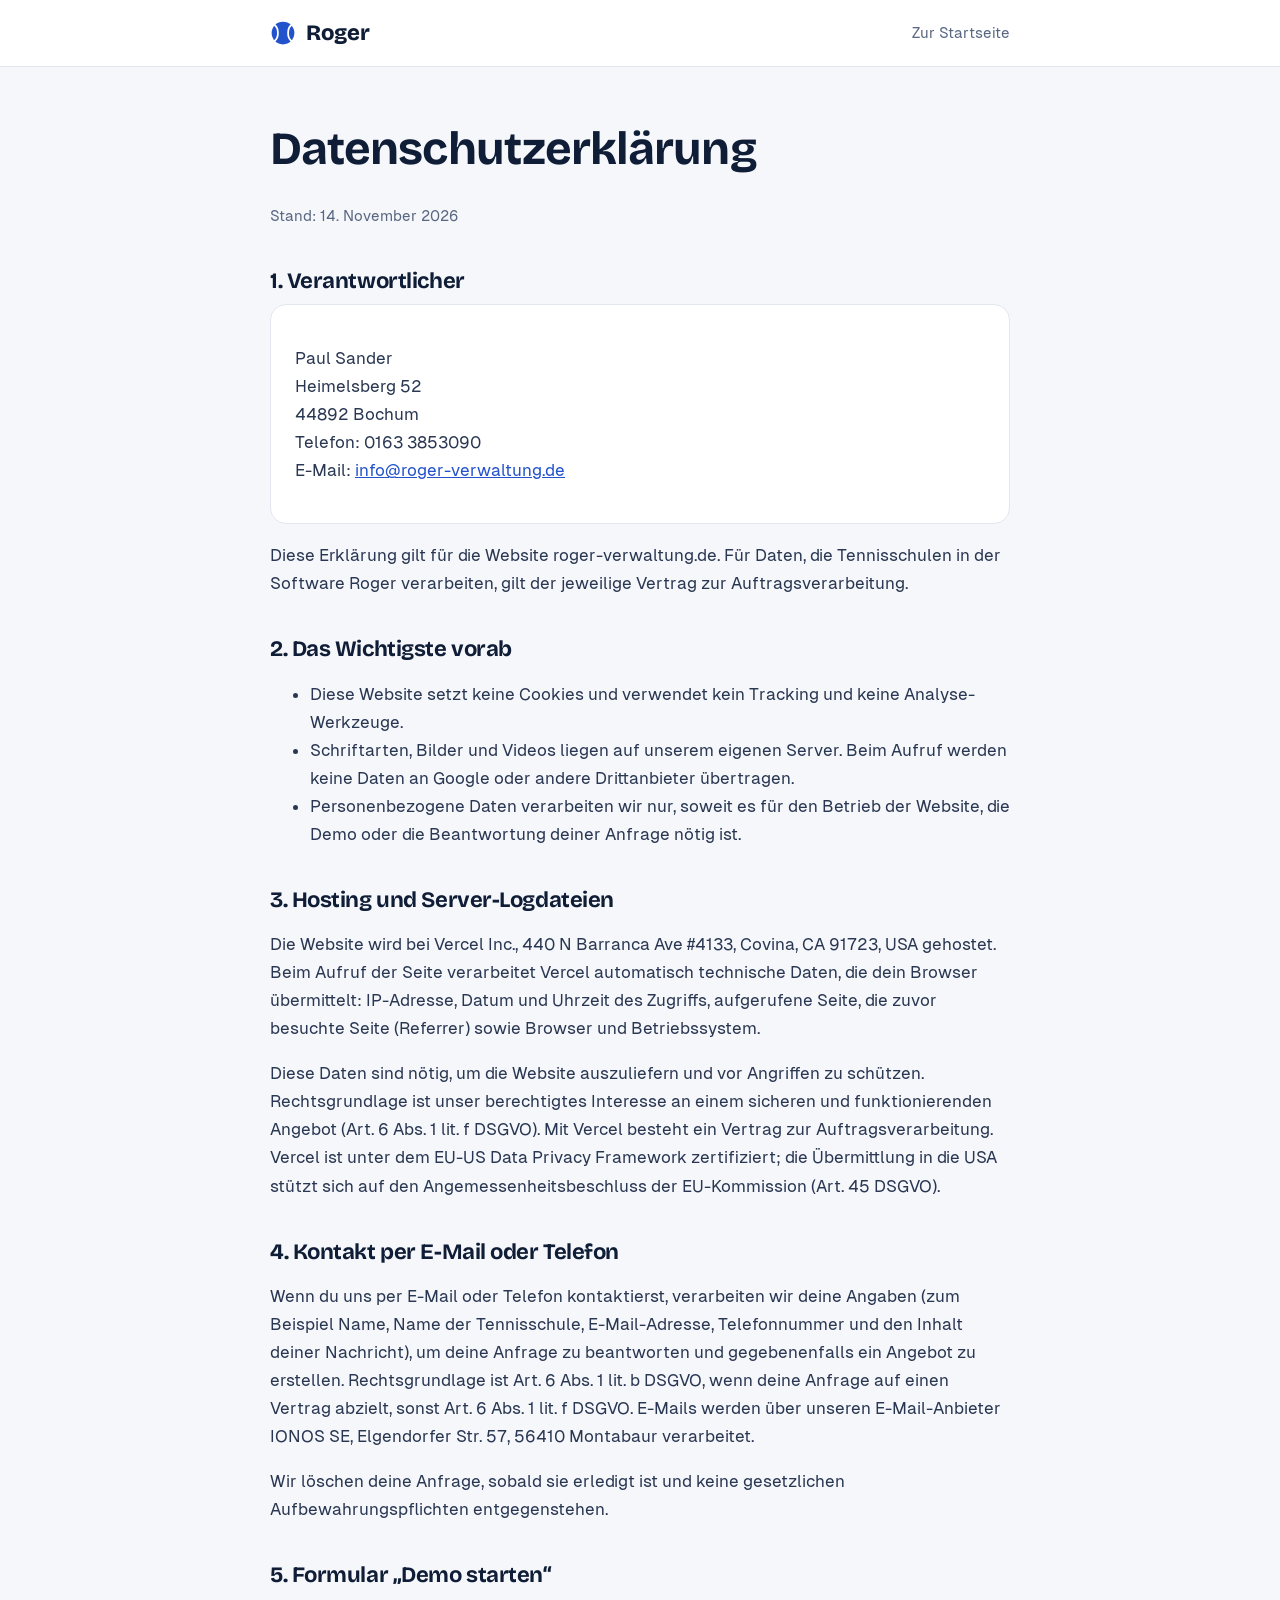
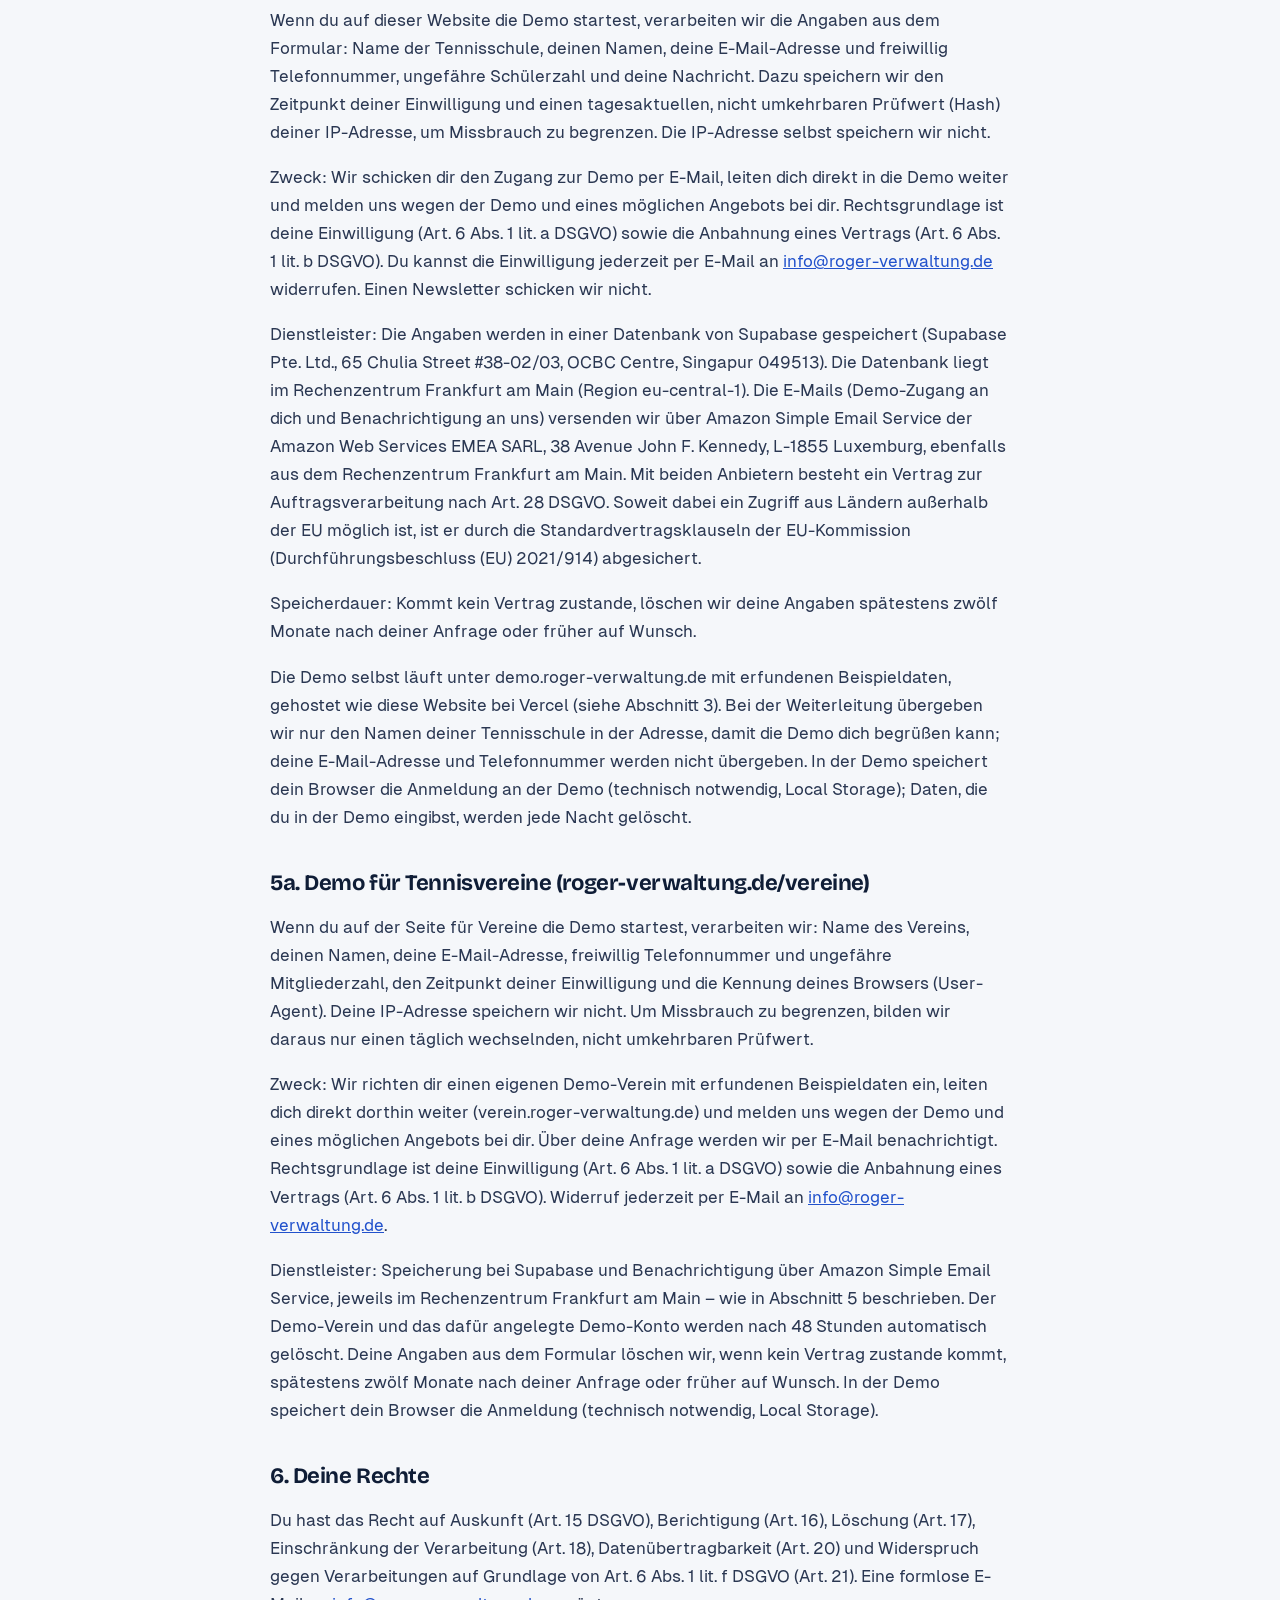
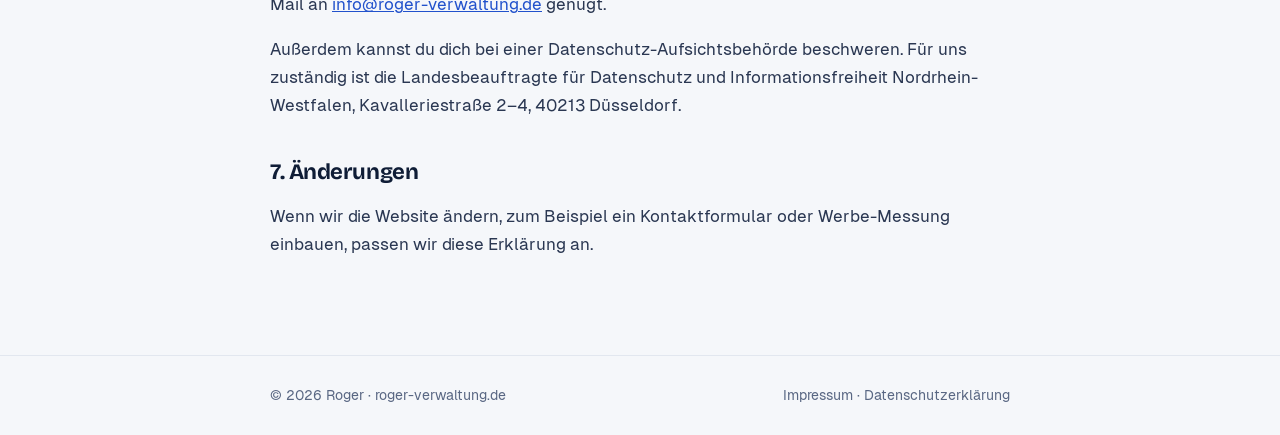
==== commit 441fb34a: "Vereine: echte Bildschirme aus dem Demo-Verein mit 3D-Einblick, Rundgang und Karussell; Datenschutz:" ====
--- a/datenschutz.html
+++ b/datenschutz.html
@@ -61,7 +61,7 @@
 <p>Die Demo selbst läuft unter demo.roger-verwaltung.de mit erfundenen Beispieldaten, gehostet wie diese Website bei Vercel (siehe Abschnitt 3). Bei der Weiterleitung übergeben wir nur den Namen deiner Tennisschule in der Adresse, damit die Demo dich begrüßen kann; deine E-Mail-Adresse und Telefonnummer werden nicht übergeben. In der Demo speichert dein Browser die Anmeldung an der Demo (technisch notwendig, Local Storage); Daten, die du in der Demo eingibst, werden jede Nacht gelöscht.</p>
 
 <h2 id="demo-verein">5a. Demo für Tennisvereine (roger-verwaltung.de/vereine)</h2>
-<p>Wenn du auf der Seite für Vereine die Demo startest, verarbeiten wir: Name des Vereins, deinen Namen, deine E-Mail-Adresse, freiwillig Telefonnummer und ungefähre Mitgliederzahl, den Zeitpunkt deiner Einwilligung sowie deine IP-Adresse und die Kennung deines Browsers (User-Agent), um Missbrauch zu begrenzen.</p>
+<p>Wenn du auf der Seite für Vereine die Demo startest, verarbeiten wir: Name des Vereins, deinen Namen, deine E-Mail-Adresse, freiwillig Telefonnummer und ungefähre Mitgliederzahl, den Zeitpunkt deiner Einwilligung und die Kennung deines Browsers (User-Agent). Deine IP-Adresse speichern wir nicht. Um Missbrauch zu begrenzen, bilden wir daraus nur einen täglich wechselnden, nicht umkehrbaren Prüfwert.</p>
 <p>Zweck: Wir richten dir einen eigenen Demo-Verein mit erfundenen Beispieldaten ein, leiten dich direkt dorthin weiter (verein.roger-verwaltung.de) und melden uns wegen der Demo und eines möglichen Angebots bei dir. Über deine Anfrage werden wir per E-Mail benachrichtigt. Rechtsgrundlage ist deine Einwilligung (Art. 6 Abs. 1 lit. a DSGVO) sowie die Anbahnung eines Vertrags (Art. 6 Abs. 1 lit. b DSGVO). Widerruf jederzeit per E-Mail an <a href="mailto:info@roger-verwaltung.de">info@roger-verwaltung.de</a>.</p>
 <p>Dienstleister: Speicherung bei Supabase und Benachrichtigung über Amazon Simple Email Service, jeweils im Rechenzentrum Frankfurt am Main – wie in Abschnitt 5 beschrieben. Der Demo-Verein und das dafür angelegte Demo-Konto werden nach 48 Stunden automatisch gelöscht. Deine Angaben aus dem Formular löschen wir, wenn kein Vertrag zustande kommt, spätestens zwölf Monate nach deiner Anfrage oder früher auf Wunsch. In der Demo speichert dein Browser die Anmeldung (technisch notwendig, Local Storage).</p>
 
